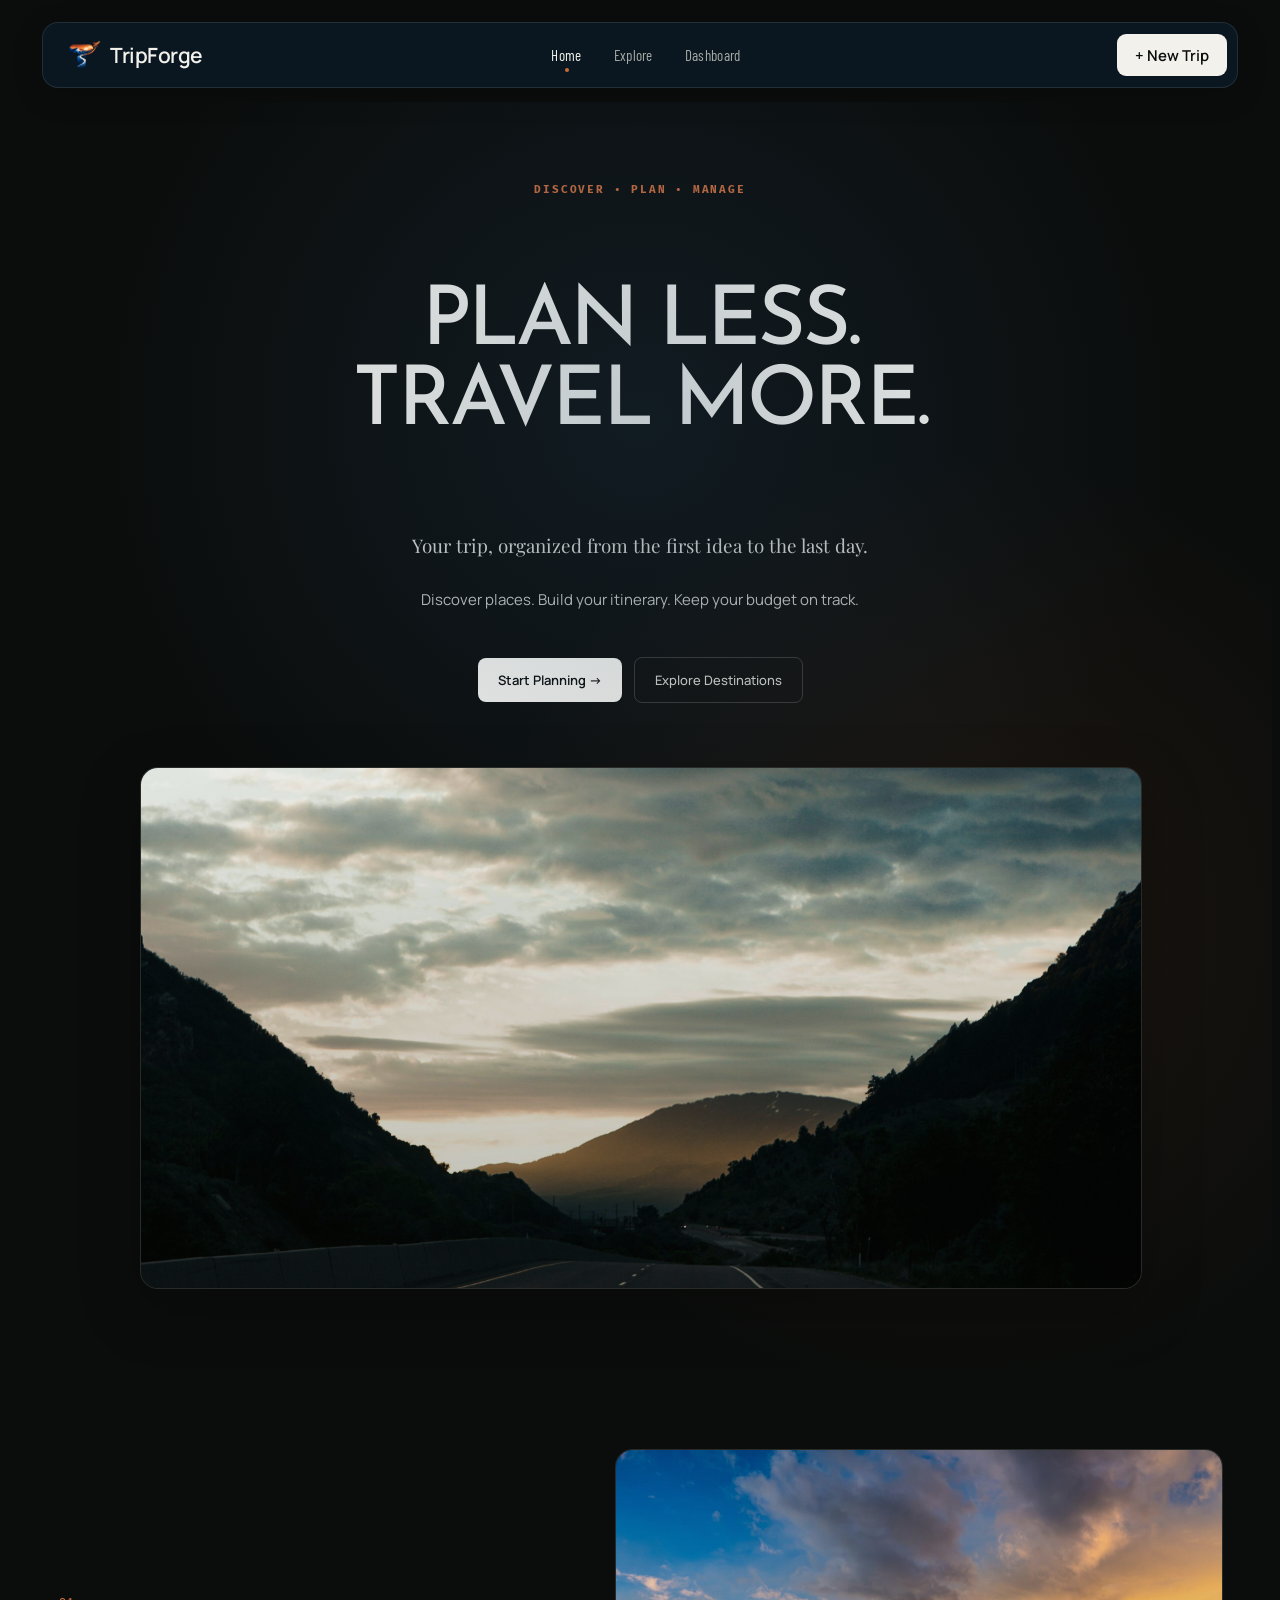
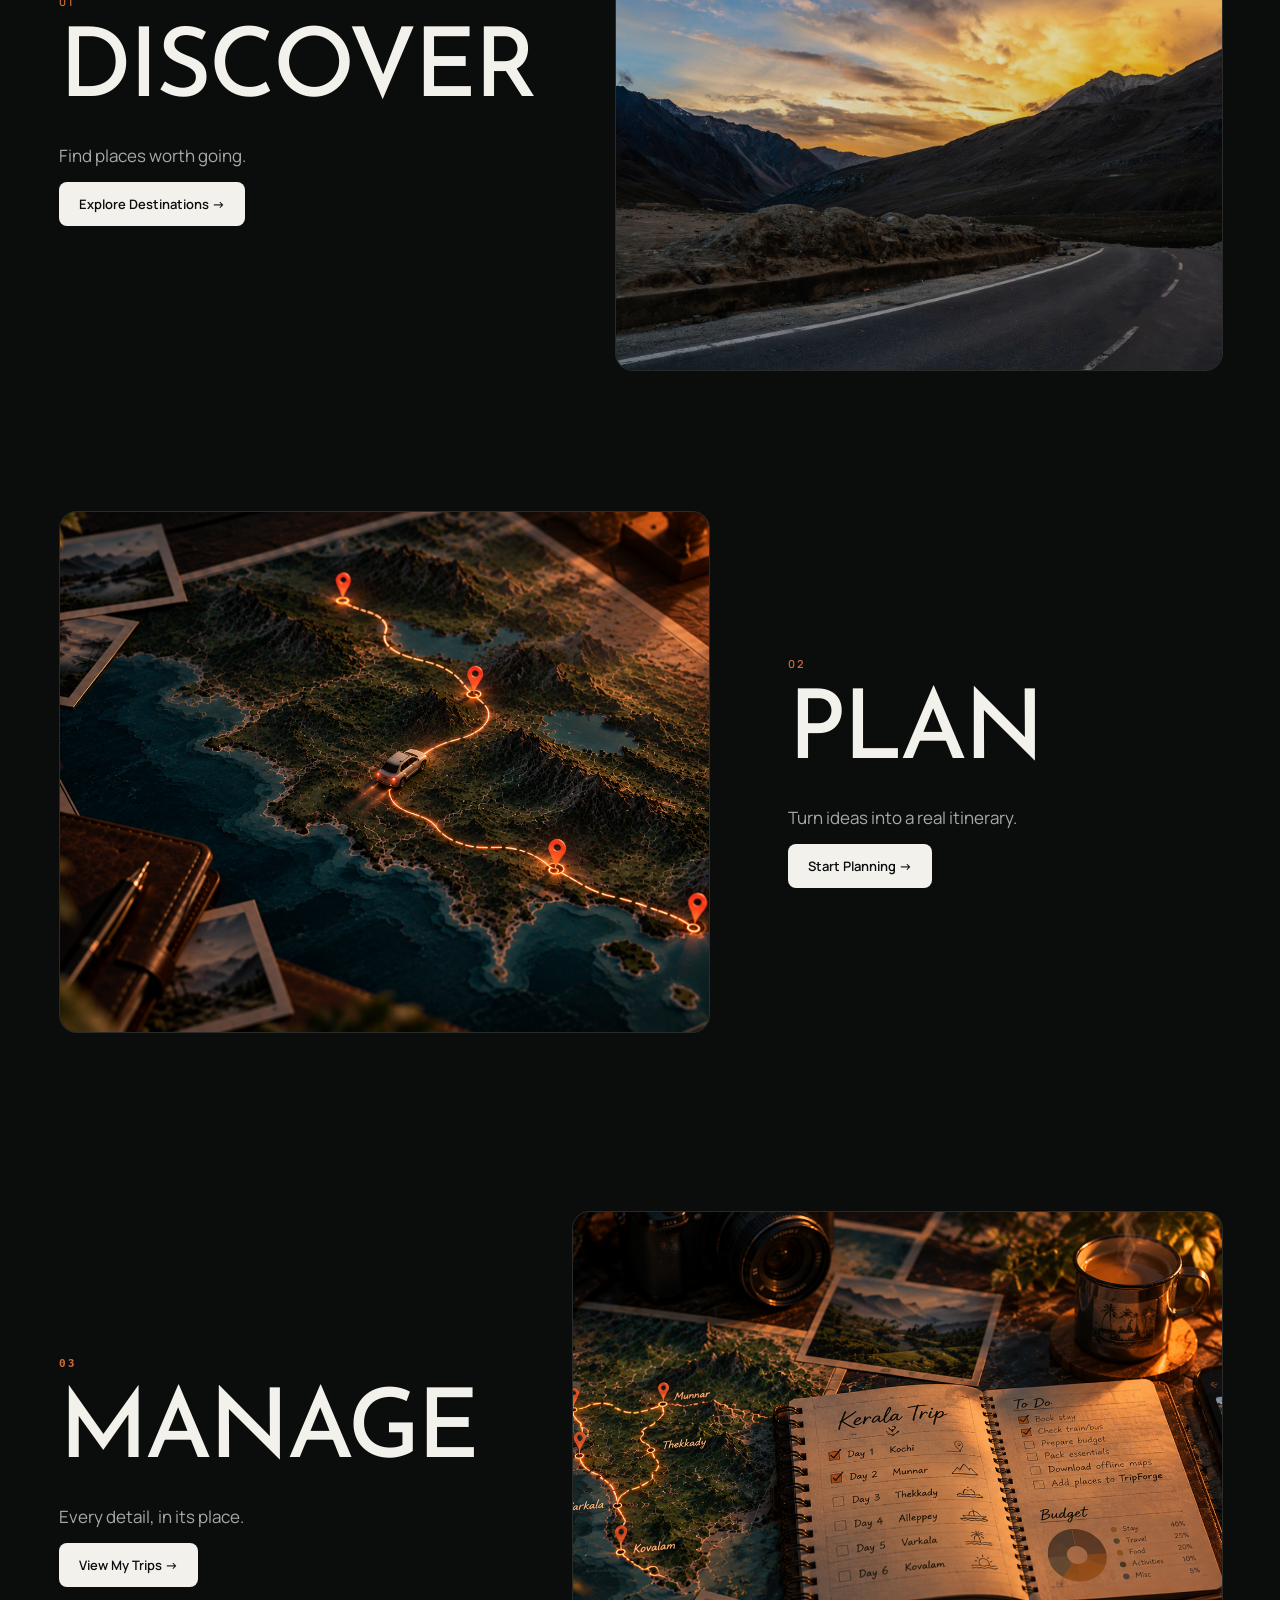
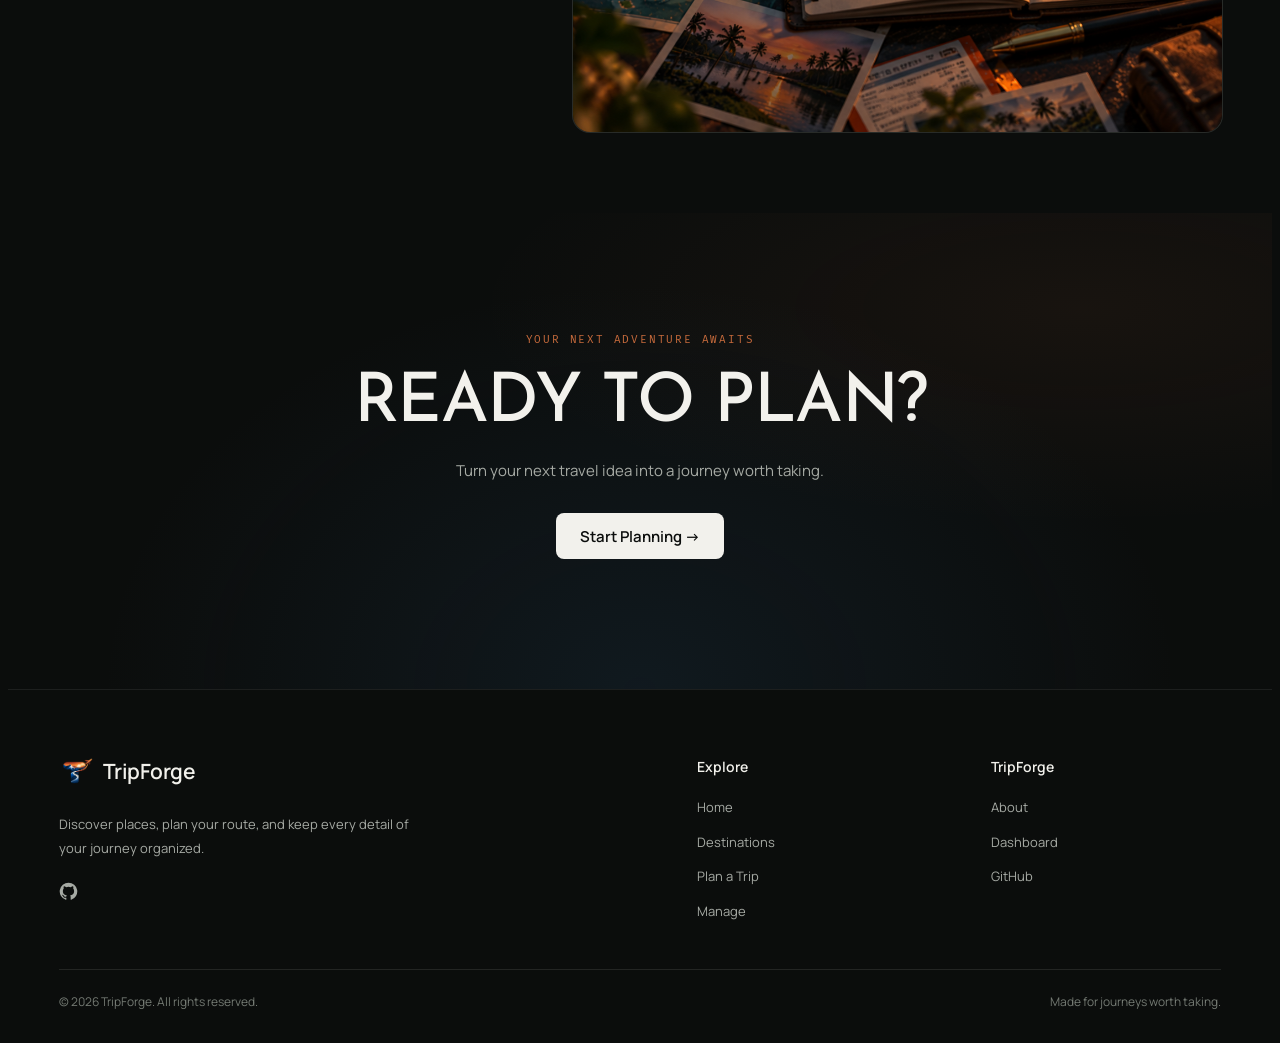
==== index.html @ b923a69c "Landing page html file" ====
<!doctype html>
<html lang="en">
  <head>
    <meta charset="UTF-8" />
    <meta name="viewport" content="width=device-width, initial-scale=1.0" />
    <title>TripForge</title>
    <link rel="preconnect" href="https://fonts.googleapis.com" />
    <link rel="preconnect" href="https://fonts.gstatic.com" crossorigin />

    <link
      href="https://fonts.googleapis.com/css2?family=Fira+Mono:wght@400;500&family=Josefin+Sans:wght@400;500;600;700&family=Manrope:wght@400;500;600;700&family=Playfair+Display:ital,wght@0,400;0,500;0,600;1,400;1,500&display=swap"
      rel="stylesheet"
    />
    <link
      href="https://fonts.googleapis.com/css2?family=Barlow+Condensed:wght@400;500&family=Fira+Mono:wght@400;500&family=Josefin+Sans:wght@400;500;600;700&family=Manrope:wght@400;500;600;700&family=Playfair+Display:ital,wght@0,400;0,500;0,600;1,400;1,500&display=swap"
      rel="stylesheet"
    />
    <link rel="stylesheet" href="CSS/styles.css" />
  </head>
  <body>
    <nav id="navbar">
      <div class="nav-container">
        <a href="index.html" class="nav-logo">
          <img src="assets/logo/logo.png" alt="" class="nav-logo-image" />

          <span class="nav-logo-text"> TripForge </span>
        </a>
        <div class="nav-links">
          <a href="index.html" class="nav-link active"> Home </a>

          <a href="explore.html" class="nav-link"> Explore </a>

          <a href="dashboard.html" class="nav-link"> Dashboard </a>
        </div>
        <a href="new-trips.html" class="nav-cta"> + New Trip </a>
      </div>
    </nav>

    <main>
      <section id="hero">
        <div class="hero-container">
          <div class="hero-content">
            <p class="hero-eyebrow">DISCOVER • PLAN • MANAGE</p>

            <h1 class="hero-title">
              PLAN LESS.<br />
              TRAVEL MORE.
            </h1>

            <p class="hero-description">
              Your trip, organized from the first idea to the last day.
            </p>

            <p class="hero-supporting">
              Discover places. Build your itinerary. Keep your budget on track.
            </p>

            <div class="hero-actions">
              <a href="explore.html" class="hero-primary"> Start Planning → </a>

              <a href="#discover" class="hero-secondary">
                Explore Destinations
              </a>
            </div>
          </div>

          <div class="hero-visual">
            <div class="hero-image">
              <img
                src="assets/Hero/hero.png"
                alt="A cinematic Indian travel landscape"
              />
            </div>
          </div>
        </div>
      </section>

      <section id="discover">
        <div class="discover-container">
          <div class="discover-heading">
            <span class="section-number"> 01 </span>

            <h2 class="section-title">DISCOVER</h2>

            <p class="section-description">Find places worth going.</p>
            <a href="explore.html" class="discover-destination">
              Explore Destinations →
            </a>
          </div>

          <div class="discover-image">
            <img
              src="assets/discover/discover.png"
              alt="Cinematic Indian travel landscape"
            />
          </div>
        </div>
      </section>

      <section id="plan">
        <div class="plan-container">
          <div class="plan-visual">
            <div class="plan-image">
              <img
                src="assets/Plan/plan.png"
                alt="A miniature car following a glowing route between destinations on a topographic map"
                loading="lazy"
              />
            </div>
          </div>

          <div class="plan-heading">
            <span class="section-number"> 02 </span>

            <h2 class="section-title">PLAN</h2>

            <p class="section-description plan-description">
              Turn ideas into a real itinerary.
            </p>
            <a href="new-trips.html" class="plan-destination">
              Start Planning →
            </a>
          </div>
        </div>
      </section>

      <section id="manage">
        <div class="manage-container">
          <div class="manage-heading">
            <span class="section-number"> 03 </span>

            <h2 class="section-title">MANAGE</h2>

            <p class="section-description">Every detail, in its place.</p>
            <a href="dashboard.html" class="manage-destination">
              View My Trips →
            </a>
          </div>

          <div class="manage-visual">
            <div class="manage-image">
              <img
                src="assets/Manage/manage.png"
                alt="An Indian travel itinerary and route map arranged on a warmly lit planning desk"
                loading="lazy"
              />
            </div>
          </div>
        </div>
      </section>

      <section id="final-cta">
        <div class="final-cta-container">
          <p class="final-cta-eyebrow">YOUR NEXT ADVENTURE AWAITS</p>

          <h2 class="final-cta-title">READY TO PLAN?</h2>

          <p class="final-cta-description">
            Turn your next travel idea into a journey worth taking.
          </p>

          <a href="new-trips.html" class="final-cta-button">
            Start Planning →
          </a>
        </div>
      </section>
    </main>

    <footer id="footer">
      <div class="footer-container">
        <div class="footer-main">
          <!-- Brand -->
          <div class="footer-brand">
            <a href="#hero" class="footer-logo">
              <img
                src="assets/logo/logo.png"
                alt=""
                class="footer-logo-image"
              />

              <span class="footer-logo-text"> TripForge </span>
            </a>

            <p class="footer-description">
              Discover places, plan your route, and keep every detail of your
              journey organized.
            </p>

            <a
              href="https://github.com/learnerloki"
              class="footer-github"
              target="_blank"
              rel="noopener noreferrer"
              aria-label="TripForge on GitHub"
            >
              <svg
                xmlns="http://www.w3.org/2000/svg"
                width="19"
                height="19"
                viewBox="0 0 24 24"
                fill="currentColor"
                aria-hidden="true"
              >
                <path
                  d="M12 .9a11.1 11.1 0 0 0-3.51 21.63c.56.1.76-.24.76-.54v-2.1c-3.1.67-3.76-1.32-3.76-1.32-.51-1.29-1.24-1.63-1.24-1.63-1.01-.69.08-.68.08-.68 1.12.08 1.71 1.15 1.71 1.15.99 1.7 2.6 1.21 3.23.93.1-.72.39-1.21.71-1.49-2.48-.28-5.09-1.24-5.09-5.52 0-1.22.44-2.22 1.15-3-.12-.28-.5-1.42.11-2.96 0 0 .94-.3 3.05 1.15a10.6 10.6 0 0 1 5.55 0c2.11-1.45 3.05-1.15 3.05-1.15.61 1.54.23 2.68.11 2.96.72.78 1.15 1.78 1.15 3 0 4.29-2.61 5.23-5.1 5.51.4.35.76 1.03.76 2.08v3.07c0 .3.2.65.77.54A11.1 11.1 0 0 0 12 .9Z"
                />
              </svg>
            </a>
          </div>

          <!-- Explore links -->
          <div class="footer-column">
            <h3 class="footer-column-title">Explore</h3>

            <a href="#hero" class="footer-link"> Home </a>

            <a href="#discover" class="footer-link"> Destinations </a>

            <a href="#plan" class="footer-link"> Plan a Trip </a>

            <a href="#manage" class="footer-link"> Manage </a>
          </div>

          <!-- Product links -->
          <div class="footer-column">
            <h3 class="footer-column-title">TripForge</h3>
            <a href="#" class="footer-link"> About </a>

            <a href="dashboard.html" class="footer-link"> Dashboard </a>

            <a
              href="https://github.com/learnerloki"
              target="_blank"
              rel="noopener noreferrer"
              class="footer-link"
            >
              GitHub
            </a>
          </div>
        </div>

        <!-- Bottom bar -->
        <div class="footer-bottom">
          <p class="footer-copyright">© 2026 TripForge. All rights reserved.</p>

          <p class="footer-signoff">Made for journeys worth taking.</p>
        </div>
      </div>
    </footer>
  </body>
</html>
---- CSS/styles.css ----
:root {
  --background: #0b0d0c;
  --surface: #111412;
  --surface-light: #181c19;

  --primary: #d9e2d8;
  --accent: #c86b3c;

  --text: #f2f1ec;
  --muted-text: #a6aaa4;
  --subtle-text: #747a73;

  --border: rgba(242, 241, 236, 0.12);

  --success: #6e9b72;
  --warning: #b58b55;
  --error: #b85c5c;

  --font-display: "Josefin Sans", sans-serif;
  --font-editorial: "Playfair Display", serif;
  --font-main: "Manrope", sans-serif;
  --font-mono: "Fira Mono", monospace;
  --font-nav: "Barlow Condensed", sans-serif;
  --font-links: "Trebuchet MS", Helvetica, sans-serif;
}
body {
  background: var(--background);
  color: var(--text);
  font-family: var(--font-main);
  line-height: var(--lh-normal);
}
/* ========================================
   NAVBAR
======================================== */

#navbar {
  position: sticky;
  top: 0;
  z-index: 1000;

  width: 100%;
  padding: 14px 0;
}

/* Main navbar container */

.nav-container {
  width: min(92%, 1280px);
  height: 64px;

  margin: 0 auto;

  display: grid;
  grid-template-columns: 1fr auto 1fr;
  align-items: center;

  padding: 0 10px 0 22px;

  background: rgba(11, 26, 39, 0.78);

  border: 1px solid rgba(255, 255, 255, 0.1);
  border-radius: 16px;

  backdrop-filter: blur(16px);
  -webkit-backdrop-filter: blur(16px);

  box-shadow: 0 8px 30px rgba(0, 0, 0, 0.18);
}

/* ========================================
   LOGO
======================================== */

.nav-logo {
  justify-self: start;

  color: var(--text);

  text-decoration: none;

  font-size: 19px;
  font-weight: 600;

  letter-spacing: -0.5px;

  transition: opacity 0.2s ease;
}

.nav-logo:hover {
  opacity: 0.8;
}

/* ========================================
   NAVIGATION
======================================== */

.nav-links {
  display: flex;
  align-items: center;
  gap: 32px;
}

.nav-link {
  position: relative;

  color: var(--muted-text);

  text-decoration: none;
  font-family: var(--font-nav);
  font-size: 15px;
  font-weight: 400;
  letter-spacing: 0.3px;
  white-space: nowrap;

  transition: color 0.2s ease;
}

.nav-link:hover {
  color: var(--text);
}

/* Active navigation */

.nav-link.active {
  color: var(--text);
}

.nav-link.active::after {
  content: "";

  position: absolute;

  left: 50%;
  bottom: -8px;

  width: 4px;
  height: 4px;

  transform: translateX(-50%);

  border-radius: 50%;

  background: var(--accent);
}

/* ========================================
   NEW TRIP
======================================== */

.nav-cta {
  justify-self: end;

  display: inline-flex;
  align-items: center;
  justify-content: center;

  min-height: 42px;

  padding: 0 18px;

  background: var(--text);
  color: var(--background);

  text-decoration: none;

  font-size: 15px;
  font-weight: 600;

  border-radius: 9px;

  transition:
    background 0.2s ease,
    transform 0.2s ease;
}

.nav-cta:hover {
  background: #deded8;

  transform: translateY(-1px);
}
/* ========================================
   NAVBAR LOGO
======================================== */

.nav-logo {
  justify-self: start;

  display: inline-flex;
  align-items: center;
  gap: 9px;

  color: #f2f1ec;
  text-decoration: none;

  transition: opacity 0.2s ease;
}

.nav-logo:hover {
  opacity: 0.85;
}

/* Logo symbol */

.nav-logo-image {
  width: 36px;
  height: 36px;

  display: block;

  object-fit: contain;
}

/* TripForge wordmark */

.nav-logo-text {
  color: #f2f1ec;

  font-size: 21px;
  font-weight: 600;

  letter-spacing: -0.5px;
  line-height: 1;
}

/* ========================================
   HERO
======================================== */

#hero {
  min-height: calc(100vh - 92px);

  display: flex;
  align-items: center;

  padding: 70px 0 80px;

  position: relative;
  overflow: hidden;
}

.hero-container {
  width: min(92%, 1280px);

  margin: 0 auto;

  display: flex;
  flex-direction: column;
  align-items: center;
}

.hero-content {
  width: min(760px, 100%);

  text-align: center;

  display: flex;
  flex-direction: column;
  align-items: center;
}
.hero-visual {
  width: min(1000px, 100%);

  margin-top: 64px;
}
#hero::before {
  content: "";

  position: absolute;
  inset: 0;

  background:
    radial-gradient(
      circle at 50% 25%,
      rgba(37, 73, 105, 0.24),
      transparent 48%
    ),
    radial-gradient(circle at 75% 65%, rgba(200, 107, 60, 0.1), transparent 38%);

  pointer-events: none;
}
.hero-eyebrow {
  margin-bottom: 20px;

  color: #c86b3c;

  font-size: 11px;
  font-weight: 600;
  font-family: var(--font-mono);
  letter-spacing: 1.8px;
  text-transform: uppercase;
}
.hero-title {
  font-family: var(--font-display);

  color: #f2f1ec;

  font-size: clamp(48px, 7vw, 82px);
  font-weight: 500;

  line-height: 0.98;
  letter-spacing: -3px;

  text-wrap: balance;
}
.hero-description {
  max-width: 560px;
  font-family: var(--font-editorial);
  margin-top: 18px;

  color: #d0d2cd;

  font-size: 18.8px;
  font-weight: 400;

  line-height: 1.55;

  text-wrap: balance;
}
.hero-supporting {
  max-width: 500px;

  margin-top: 9px;

  color: #c1c2c0;
  font-size: 15px;

  line-height: 1.6;
}
.hero-actions {
  display: flex;
  align-items: center;
  gap: 12px;

  margin-top: 30px;
}
.hero-primary {
  display: inline-flex;
  align-items: center;
  justify-content: center;

  min-height: 44px;
  padding: 0 20px;

  background: #f2f1ec;
  color: #0b0d0c;
  border-radius: 8px;

  text-decoration: none;

  font-size: 13px;
  font-weight: 600;
  transition:
    background 0.2s ease,
    transform 0.2s ease;
}

.hero-primary:hover {
  background: #ddddd7;
  transform: translateY(-1px);
}
.hero-secondary {
  display: inline-flex;
  align-items: center;
  justify-content: center;

  min-height: 44px;
  padding: 0 20px;

  color: #d0d2cd;

  border: 1px solid rgba(242, 241, 236, 0.18);
  border-radius: 8px;

  text-decoration: none;

  font-size: 13px;
  font-weight: 500;

  transition:
    border-color 0.2s ease,
    color 0.2s ease;
}

.hero-secondary:hover {
  color: #f2f1ec;
  border-color: rgba(242, 241, 236, 0.35);
}
.hero-image-placeholder {
  width: 100%;
  height: clamp(320px, 42vw, 520px);

  display: flex;
  align-items: center;
  justify-content: center;

  border-radius: 18px;

  border: 1px solid rgba(242, 241, 236, 0.1);

  background: linear-gradient(
    135deg,
    rgba(19, 45, 66, 0.95),
    rgba(11, 13, 12, 0.95)
  );

  box-shadow: 0 20px 60px rgba(0, 0, 0, 0.25);

  overflow: hidden;
}
.hero-image-placeholder span {
  color: #747a73;

  font-size: 11px;
  font-weight: 600;

  letter-spacing: 2px;
  text-transform: uppercase;
}
.hero-image {
  width: 100%;
  height: clamp(320px, 42vw, 520px);

  overflow: hidden;

  border-radius: 18px;

  border: 1px solid rgba(242, 241, 236, 0.1);

  box-shadow: 0 20px 60px rgba(0, 0, 0, 0.25);

  position: relative;
}

.hero-image img {
  width: 100%;
  height: 100%;

  display: block;

  object-fit: cover;
}
.hero-image::after {
  content: "";

  position: absolute;
  inset: 0;

  background: linear-gradient(
    180deg,
    rgba(11, 26, 39, 0.08),
    rgba(11, 13, 12, 0.28)
  );

  pointer-events: none;
}
.hero-image {
  background: #111412;
}

.hero-image img {
  transition: transform 0.8s ease;
}

.hero-image:hover img {
  transform: scale(1.02);
}
/* ================================
   DISCOVER SECTION
================================ */

#discover {
  padding: 80px 0 70px;
  position: relative;
  overflow: hidden;
}

.discover-container {
  width: min(92%, 1280px);
  margin: 0 auto;

  display: grid;
  grid-template-columns: 0.8fr 1.2fr;
  align-items: center;
  gap: 80px;
}

.discover-heading {
  width: min(700px, 100%);
}

.section-number {
  display: block;
  margin-bottom: 18px;

  color: #c86b3c;
  font-size: 11px;
  font-weight: 600;
  letter-spacing: 2px;
}

.section-title {
  margin: 0;

  font-family: var(--font-display);
  color: #f2f1ec;
  font-size: clamp(52px, 8vw, 96px);
  font-weight: 500;
  line-height: 0.95;
  letter-spacing: -3px;
}

.section-description {
  margin: 24px 0 0;

  color: #a6aaa4;
  font-size: 17px;
  font-weight: 400;
  line-height: 1.6;
}
.discover-visual {
  width: 100%;
}

.discover-image {
  width: 100%;
  height: 520px;

  overflow: hidden;
  position: relative;

  border: 1px solid rgba(242, 241, 236, 0.1);
  border-radius: 18px;

  background: #111412;
}

.discover-image img {
  width: 100%;
  height: 100%;
  display: block;

  object-fit: cover;
  object-position: center;

  transition: transform 0.8s ease;
}

.discover-image::after {
  content: "";
  position: absolute;
  inset: 0;

  background: linear-gradient(
    180deg,
    rgba(11, 13, 12, 0.04),
    rgba(11, 13, 12, 0.28)
  );

  pointer-events: none;
}

.discover-image:hover img {
  transform: scale(1.02);
}
.discover-destination {
  display: inline-flex;
  align-items: center;
  justify-content: center;

  min-height: 44px;
  padding: 0 20px;

  background: #f2f1ec;
  color: #0b0d0c;
  margin-top: 13px;
  border-radius: 8px;

  text-decoration: none;

  font-size: 13px;
  font-weight: 600;

  transition:
    background 0.2s ease,
    transform 0.2s ease;
}

.discover-destination:hover {
  background: #ddddd7;
  transform: translateY(-1px);
}

/* =========================
   PLAN SECTION
========================= */

#plan {
  display: block;
  width: 100%;
  min-height: 600px;
  padding: 70px 0 55px;
  position: relative;
  overflow: hidden;
  background: #0b0d0c;
}

.plan-container {
  width: min(92%, 1280px);
  margin: 0 auto;

  display: grid;
  grid-template-columns: 1.2fr 0.8fr;
  align-items: center;
  gap: 80px;
}

.plan-visual {
  width: 100%;
  min-width: 0;
}

.plan-image {
  width: 100%;
  height: 520px;

  overflow: hidden;
  position: relative;

  background: #111412;
  border: 1px solid rgba(242, 241, 236, 0.1);
  border-radius: 18px;
}

.plan-image img {
  width: 100%;
  height: 100%;
  display: block;
  object-fit: cover;
  object-position: center;

  transition: transform 0.8s ease;
}

.plan-image:hover img {
  transform: scale(1.02);
}

.plan-heading {
  width: 100%;
  min-width: 0;
}

.plan-heading .section-number {
  display: block;
  margin-bottom: 18px;
  color: #c86b3c;
}

.plan-heading .section-title {
  display: block;
  margin: 0;
  color: #f2f1ec;
}

.plan-heading .section-description {
  margin: 24px 0 0;
  font-family: var(--font-main);
  color: #a6aaa4;
  font-size: 17px;
  font-weight: 400;
  line-height: 1.6;
}
.plan-destination {
  display: inline-flex;
  align-items: center;
  justify-content: center;

  min-height: 44px;
  padding: 0 20px;
  margin-top: 13px;
  background: #f2f1ec;
  color: #0b0d0c;

  border-radius: 8px;

  text-decoration: none;

  font-size: 13px;
  font-weight: 600;

  transition:
    background 0.2s ease,
    transform 0.2s ease;
}

.plan-destination:hover {
  background: #ddddd7;
  transform: translateY(-1px);
}

/* =========================
   MANAGE SECTION
========================= */

#manage {
  padding: 45px 0 80px;
  position: relative;
  overflow: hidden;
}

.manage-container {
  width: min(92%, 1280px);
  margin: 0 auto;

  display: grid;
  grid-template-columns: 0.8fr 1.2fr;
  align-items: center;
  gap: 80px;
}

.manage-heading {
  width: min(700px, 100%);
}

.manage-heading .section-number {
  display: block;
  margin-bottom: 18px;

  font-family: var(--font-mono);
  color: #c86b3c;
}

.manage-heading .section-title {
  margin: 0;

  font-family: var(--font-display);
  color: #f2f1ec;
}

.manage-heading .section-description {
  margin: 24px 0 0;

  font-family: var(--font-main);
  color: #a6aaa4;
  font-size: 17px;
  font-weight: 400;
  line-height: 1.6;
}

.manage-visual {
  width: 100%;
  min-width: 0;
}

.manage-image {
  width: 100%;
  height: 520px;

  overflow: hidden;
  position: relative;

  background: #111412;
  border: 1px solid rgba(242, 241, 236, 0.1);
  border-radius: 18px;
}

.manage-image img {
  width: 100%;
  height: 100%;
  display: block;

  object-fit: cover;
  object-position: center;

  transition: transform 0.8s ease;
}

.manage-image:hover img {
  transform: scale(1.02);
}
.manage-destination {
  display: inline-flex;
  align-items: center;
  justify-content: center;

  min-height: 44px;
  padding: 0 20px;
  margin-top: 13px;
  background: #f2f1ec;
  color: #0b0d0c;

  border-radius: 8px;

  text-decoration: none;

  font-size: 13px;
  font-weight: 600;

  transition:
    background 0.2s ease,
    transform 0.2s ease;
}

.manage-destination:hover {
  background: #ddddd7;
  transform: translateY(-1px);
}

/* =========================
   FINAL CTA
========================= */

#final-cta {
  position: relative;
  overflow: hidden;
  padding: 120px 0 130px;

  background:
    radial-gradient(
      ellipse at 50% 100%,
      rgba(37, 73, 105, 0.2),
      transparent 60%
    ),
    radial-gradient(
      ellipse at 85% 20%,
      rgba(200, 107, 60, 0.07),
      transparent 40%
    ),
    #0b0d0c;
}

.final-cta-container {
  width: min(92%, 900px);
  margin: 0 auto;

  display: flex;
  flex-direction: column;
  align-items: center;

  text-align: center;
}

.final-cta-eyebrow {
  margin: 0 0 24px;

  font-family: var(--font-mono);
  color: #c86b3c;

  font-size: 11px;
  font-weight: 400;
  letter-spacing: 1.8px;
}

.final-cta-title {
  margin: 0;

  font-family: var(--font-display);
  color: #f2f1ec;

  font-size: clamp(42px, 6vw, 68px);
  font-weight: 500;
  line-height: 1;
  letter-spacing: -1.5px;
}

.final-cta-description {
  max-width: 540px;
  margin: 20px 0 0;

  font-family: var(--font-main);
  color: #a6aaa4;

  font-size: 15px;
  font-weight: 400;
  line-height: 1.7;
}

.final-cta-button {
  display: inline-flex;
  align-items: center;
  justify-content: center;

  min-height: 46px;
  margin-top: 30px;
  padding: 0 24px;

  border-radius: 8px;

  background: #f2f1ec;
  color: #0b0d0c;

  text-decoration: none;
  font-family: var(--font-main);
  font-size: 15px;
  font-weight: 600;

  transition:
    background 0.2s ease,
    transform 0.2s ease;
}

.final-cta-button:hover {
  background: #ddddd7;
  transform: translateY(-1px);
}

/* =========================
   FOOTER
========================= */

#footer {
  position: relative;
  padding: 64px 0 24px;
  background: #0b0d0c;
  border-top: 1px solid rgba(242, 241, 236, 0.08);
}

.footer-container {
  width: min(92%, 1280px);
  margin: 0 auto;
}

/* Main footer layout */

.footer-main {
  display: grid;
  grid-template-columns: 2fr 0.8fr 0.8fr;
  gap: 64px;
  padding-bottom: 48px;
}

/* Brand */

.footer-brand {
  max-width: 380px;
}

.footer-logo {
  display: inline-flex;
  align-items: center;
  gap: 10px;

  color: #f2f1ec;
  text-decoration: none;
}

.footer-logo-image {
  width: 34px;
  height: 34px;
  display: block;
  object-fit: contain;
}

.footer-logo-text {
  font-family: var(--font-main);
  font-size: 21px;
  font-weight: 600;
  letter-spacing: -0.5px;
}

.footer-description {
  max-width: 360px;
  margin: 20px 0 22px;

  font-family: var(--font-main);
  color: #a6aaa4;
  font-size: 13px;
  line-height: 1.8;
}

.footer-github {
  display: inline-flex;
  align-items: center;
  justify-content: center;

  color: #a6aaa4;
  text-decoration: none;

  transition: color 0.2s ease;
}

.footer-github:hover {
  color: #c86b3c;
}

/* Link columns */

.footer-column {
  display: flex;
  flex-direction: column;
  align-items: flex-start;
  gap: 15px;
}

.footer-column-title {
  margin: 3px 0 7px;

  font-family: var(--font-main);
  color: #f2f1ec;
  font-size: 14px;
  font-weight: 600;
}

.footer-link {
  font-family: var(--font-main);
  color: #a6aaa4;
  font-size: 13px;
  font-weight: 400;
  line-height: 1.5;

  text-decoration: none;
  transition: color 0.2s ease;
}

.footer-link:hover {
  color: #c86b3c;
}

/* Bottom bar */

.footer-bottom {
  display: flex;
  align-items: center;
  justify-content: space-between;
  gap: 20px;

  padding-top: 22px;
  border-top: 1px solid rgba(242, 241, 236, 0.1);
}

.footer-copyright,
.footer-signoff {
  margin: 0;

  font-family: var(--font-main);
  color: #747a73;
  font-size: 12px;
  line-height: 1.6;
}

.footer-signoff {
  text-align: right;
}

/* Responsive layout */

@media (max-width: 768px) {
  #footer {
    padding-top: 48px;
  }

  .footer-main {
    grid-template-columns: 1fr 1fr;
    gap: 36px 28px;
    padding-bottom: 36px;
  }

  .footer-brand {
    grid-column: 1 / -1;
    max-width: 440px;
  }

  .footer-bottom {
    align-items: flex-start;
    flex-direction: column;
    gap: 8px;
  }

  .footer-signoff {
    text-align: left;
  }
}

@media (max-width: 420px) {
  .footer-main {
    gap: 32px 20px;
  }

  .footer-column {
    gap: 13px;
  }

  .footer-description {
    font-size: 12px;
  }
}
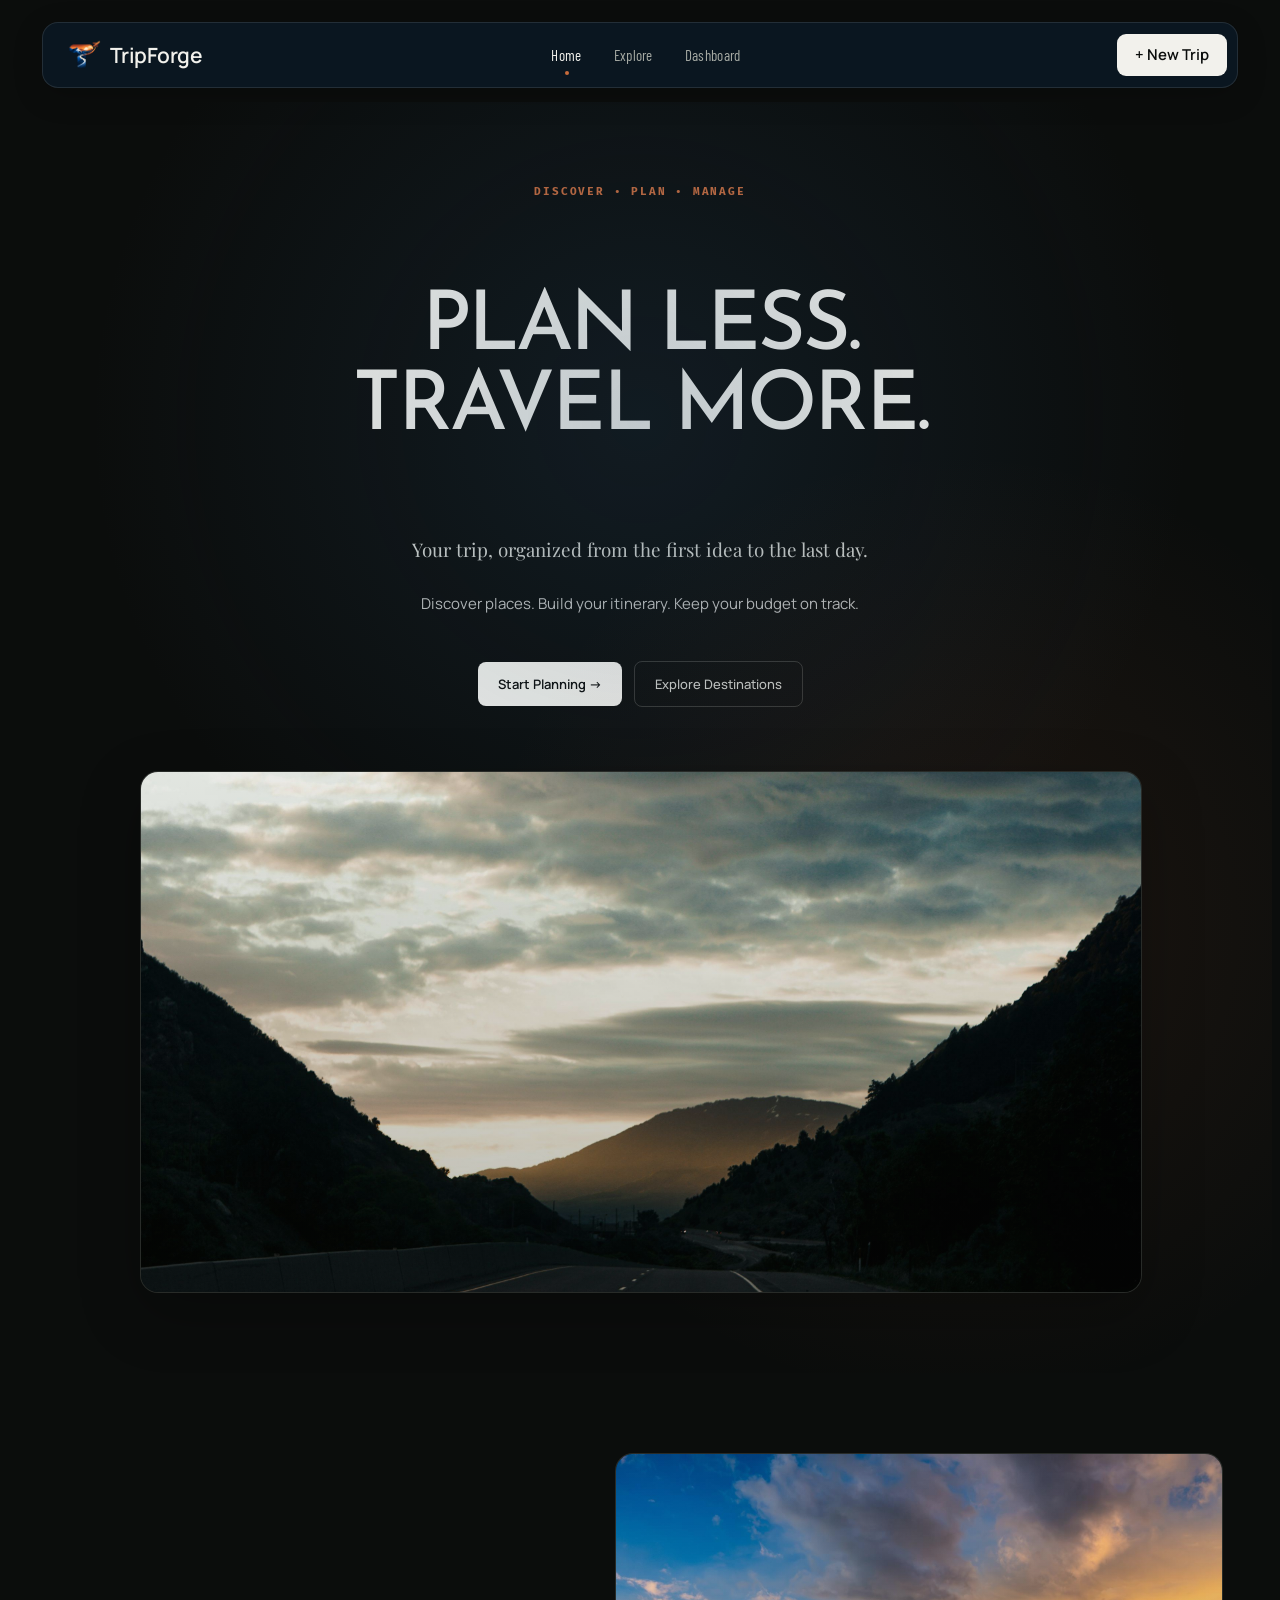
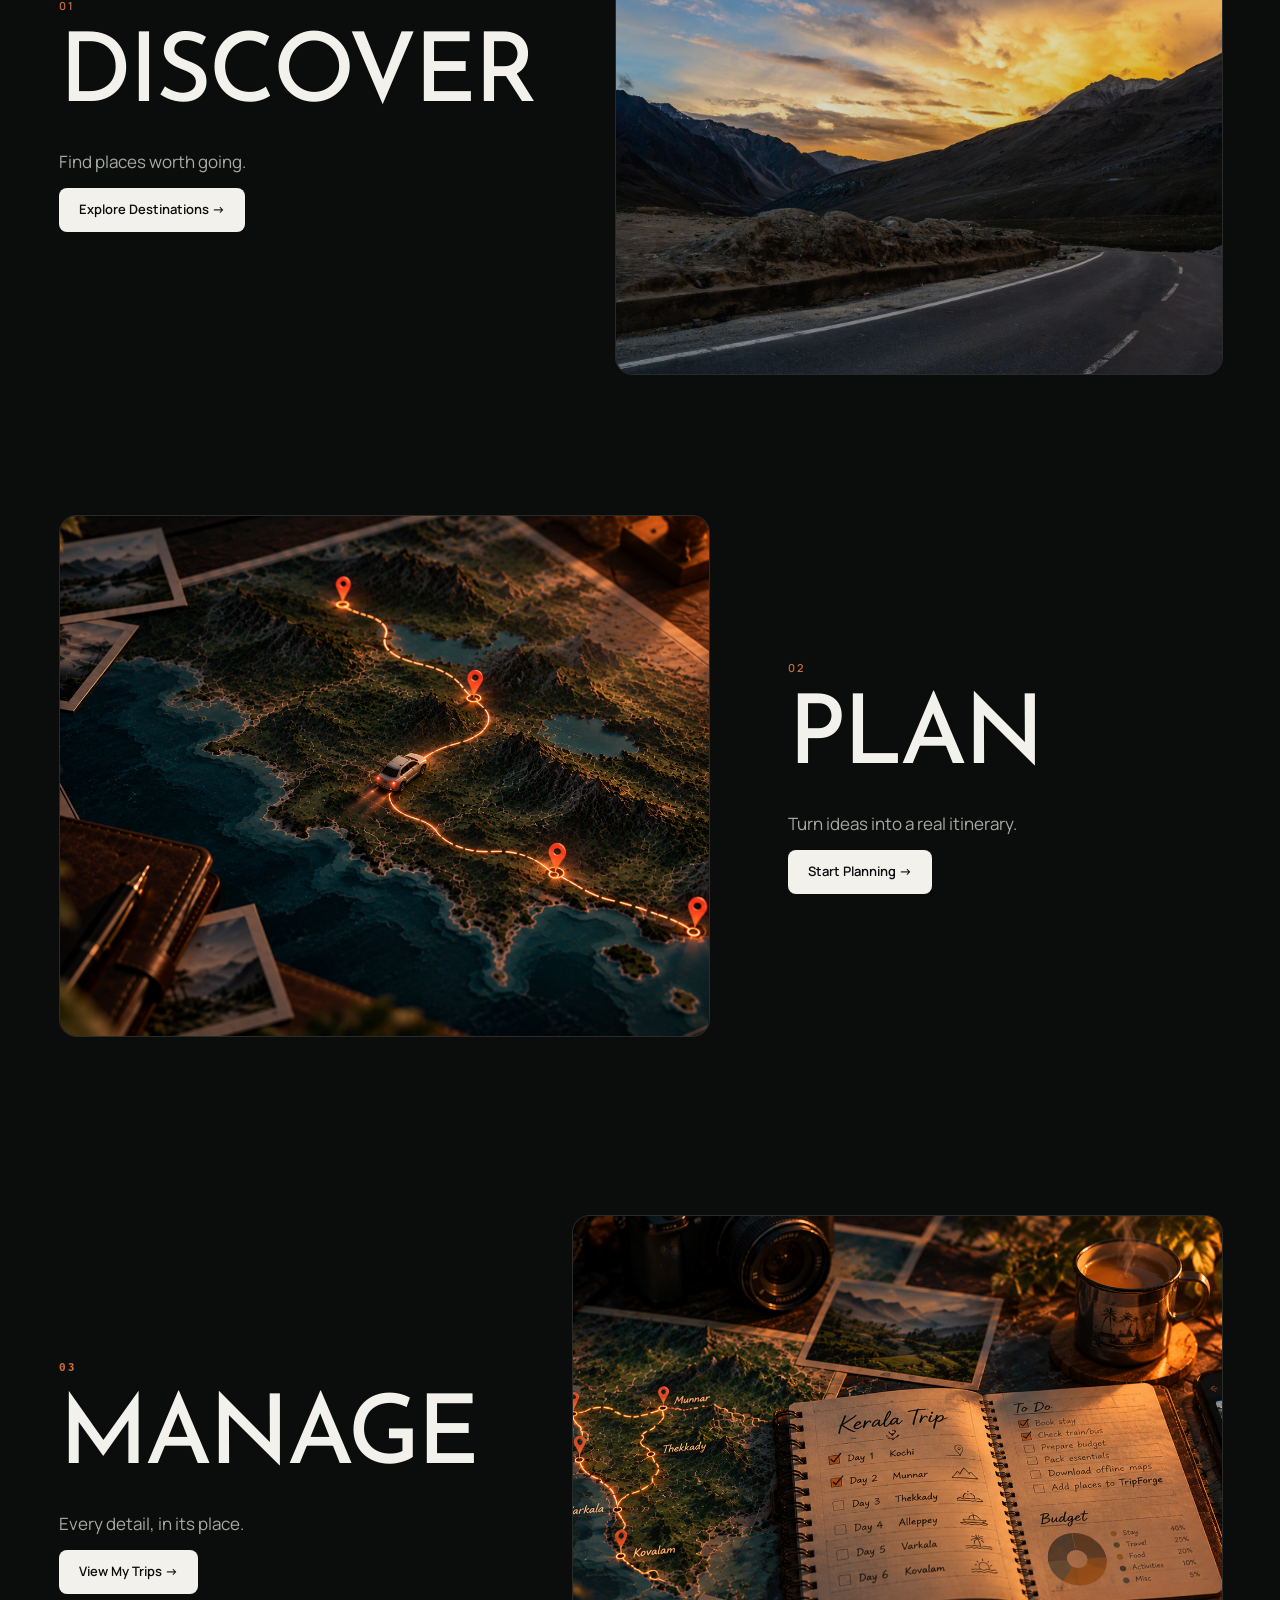
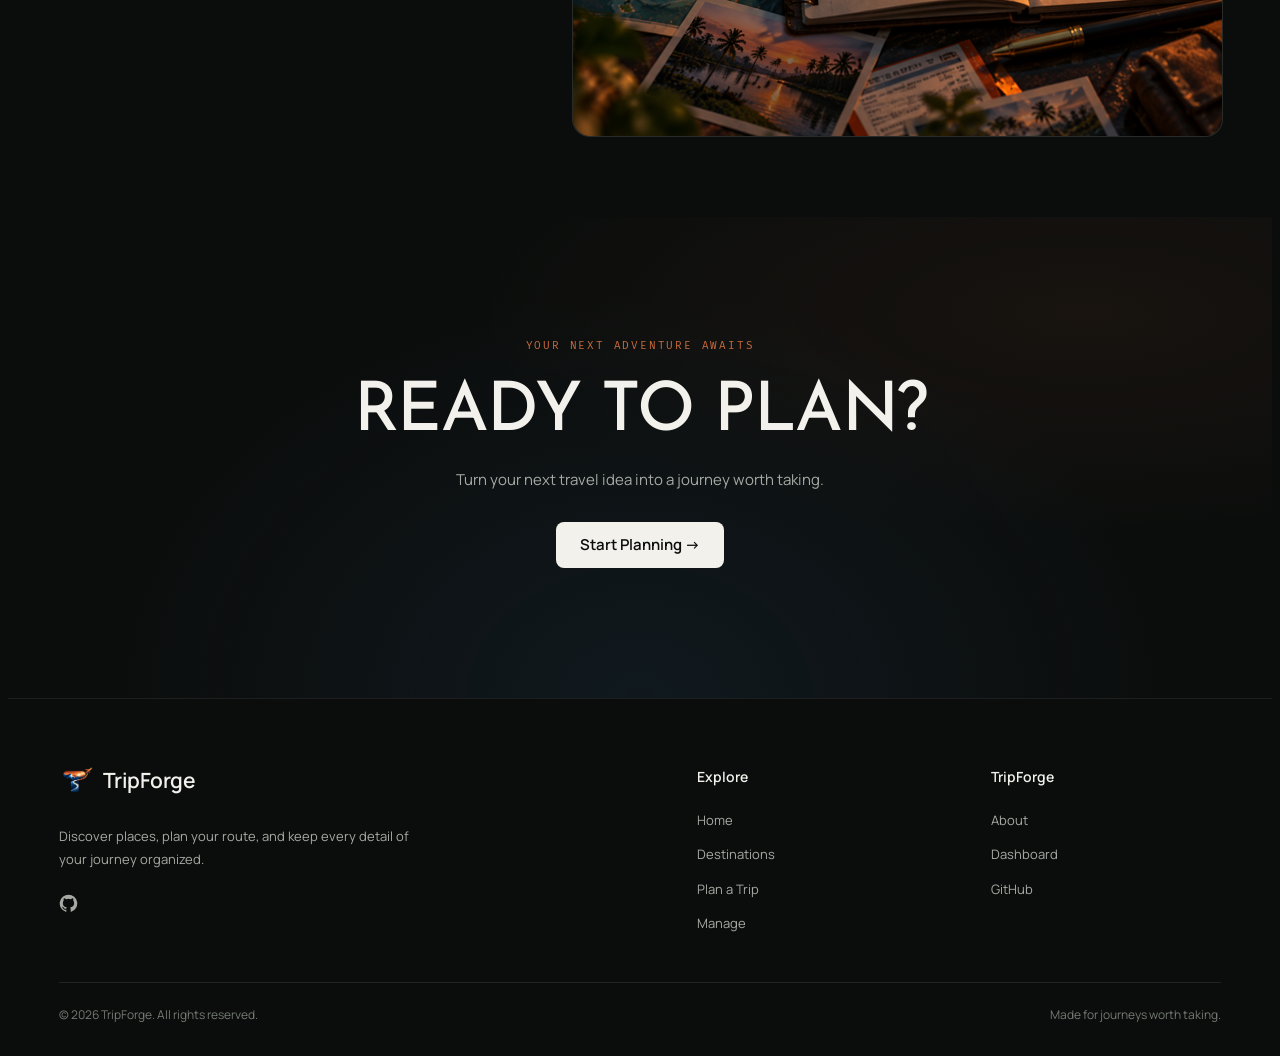
==== commit a332635a: "refine TripForge UI: polish experience cards, fix JS bugs, standardize CSS - CSS: premium editorial " ====
--- a/index.html
+++ b/index.html
@@ -7,10 +7,6 @@
     <link rel="preconnect" href="https://fonts.googleapis.com" />
     <link rel="preconnect" href="https://fonts.gstatic.com" crossorigin />
 
-    <link
-      href="https://fonts.googleapis.com/css2?family=Fira+Mono:wght@400;500&family=Josefin+Sans:wght@400;500;600;700&family=Manrope:wght@400;500;600;700&family=Playfair+Display:ital,wght@0,400;0,500;0,600;1,400;1,500&display=swap"
-      rel="stylesheet"
-    />
     <link
       href="https://fonts.googleapis.com/css2?family=Barlow+Condensed:wght@400;500&family=Fira+Mono:wght@400;500&family=Josefin+Sans:wght@400;500;600;700&family=Manrope:wght@400;500;600;700&family=Playfair+Display:ital,wght@0,400;0,500;0,600;1,400;1,500&display=swap"
       rel="stylesheet"
@@ -69,6 +65,7 @@
               <img
                 src="assets/Hero/hero.png"
                 alt="A cinematic Indian travel landscape"
+                loading="lazy"
               />
             </div>
           </div>
@@ -92,6 +89,7 @@
             <img
               src="assets/discover/discover.png"
               alt="Cinematic Indian travel landscape"
+              loading="lazy"
             />
           </div>
         </div>
--- a/CSS/styles.css
+++ b/CSS/styles.css
@@ -22,7 +22,25 @@
   --font-mono: "Fira Mono", monospace;
   --font-nav: "Barlow Condensed", sans-serif;
   --font-links: "Trebuchet MS", Helvetica, sans-serif;
-}
+
+  --lh-normal: 1.6;
+  --lh-tight: 1.2;
+  --lh-loose: 1.8;
+  --radius-sm: 6px;
+  --radius-md: 10px;
+  --radius-lg: 16px;
+  --shadow-sm: 0 4px 12px rgba(0, 0, 0, 0.12);
+  --shadow-md: 0 8px 30px rgba(0, 0, 0, 0.18);
+  --shadow-lg: 0 20px 60px rgba(0, 0, 0, 0.25);
+  --transition-fast: 0.15s ease;
+  --transition-base: 0.2s ease;
+  --transition-slow: 0.8s ease;
+}
+
+html {
+  scroll-behavior: smooth;
+}
+
 body {
   background: var(--background);
   color: var(--text);
@@ -74,20 +92,44 @@
 .nav-logo {
   justify-self: start;
 
-  color: var(--text);
-
+  display: inline-flex;
+  align-items: center;
+  gap: 9px;
+
+  color: var(--text);
   text-decoration: none;
-
   font-size: 19px;
   font-weight: 600;
-
   letter-spacing: -0.5px;
-
-  transition: opacity 0.2s ease;
+  line-height: 1;
+
+  transition: opacity var(--transition-base);
 }
 
 .nav-logo:hover {
-  opacity: 0.8;
+  opacity: 0.85;
+}
+
+/* Logo symbol */
+
+.nav-logo-image {
+  width: 36px;
+  height: 36px;
+
+  display: block;
+
+  object-fit: contain;
+}
+
+/* TripForge wordmark */
+
+.nav-logo-text {
+  color: var(--text);
+  font-size: 21px;
+  font-weight: 600;
+
+  letter-spacing: -0.5px;
+  line-height: 1;
 }
 
 /* ========================================
@@ -178,26 +220,6 @@
 
   transform: translateY(-1px);
 }
-/* ========================================
-   NAVBAR LOGO
-======================================== */
-
-.nav-logo {
-  justify-self: start;
-
-  display: inline-flex;
-  align-items: center;
-  gap: 9px;
-
-  color: #f2f1ec;
-  text-decoration: none;
-
-  transition: opacity 0.2s ease;
-}
-
-.nav-logo:hover {
-  opacity: 0.85;
-}
 
 /* Logo symbol */
 
@@ -213,7 +235,7 @@
 /* TripForge wordmark */
 
 .nav-logo-text {
-  color: #f2f1ec;
+  color: var(--text);
 
   font-size: 21px;
   font-weight: 600;
@@ -281,7 +303,7 @@
 .hero-eyebrow {
   margin-bottom: 20px;
 
-  color: #c86b3c;
+  color: var(--accent);
 
   font-size: 11px;
   font-weight: 600;
@@ -292,7 +314,7 @@
 .hero-title {
   font-family: var(--font-display);
 
-  color: #f2f1ec;
+  color: var(--text);
 
   font-size: clamp(48px, 7vw, 82px);
   font-weight: 500;
@@ -341,8 +363,8 @@
   min-height: 44px;
   padding: 0 20px;
 
-  background: #f2f1ec;
-  color: #0b0d0c;
+  background: var(--text);
+  color: var(--background);
   border-radius: 8px;
 
   text-decoration: none;
@@ -382,7 +404,7 @@
 }
 
 .hero-secondary:hover {
-  color: #f2f1ec;
+  color: var(--text);
   border-color: rgba(242, 241, 236, 0.35);
 }
 .hero-image-placeholder {
@@ -408,7 +430,7 @@
   overflow: hidden;
 }
 .hero-image-placeholder span {
-  color: #747a73;
+  color: var(--subtle-text);
 
   font-size: 11px;
   font-weight: 600;
@@ -426,7 +448,9 @@
 
   border: 1px solid rgba(242, 241, 236, 0.1);
 
-  box-shadow: 0 20px 60px rgba(0, 0, 0, 0.25);
+  background: var(--surface);
+
+  box-shadow: var(--shadow-lg);
 
   position: relative;
 }
@@ -438,7 +462,10 @@
   display: block;
 
   object-fit: cover;
-}
+
+  transition: transform var(--transition-slow);
+}
+
 .hero-image::after {
   content: "";
 
@@ -453,13 +480,6 @@
 
   pointer-events: none;
 }
-.hero-image {
-  background: #111412;
-}
-
-.hero-image img {
-  transition: transform 0.8s ease;
-}
 
 .hero-image:hover img {
   transform: scale(1.02);
@@ -492,7 +512,7 @@
   display: block;
   margin-bottom: 18px;
 
-  color: #c86b3c;
+  color: var(--accent);
   font-size: 11px;
   font-weight: 600;
   letter-spacing: 2px;
@@ -502,7 +522,7 @@
   margin: 0;
 
   font-family: var(--font-display);
-  color: #f2f1ec;
+  color: var(--text);
   font-size: clamp(52px, 8vw, 96px);
   font-weight: 500;
   line-height: 0.95;
@@ -512,7 +532,7 @@
 .section-description {
   margin: 24px 0 0;
 
-  color: #a6aaa4;
+  color: var(--muted-text);
   font-size: 17px;
   font-weight: 400;
   line-height: 1.6;
@@ -531,7 +551,7 @@
   border: 1px solid rgba(242, 241, 236, 0.1);
   border-radius: 18px;
 
-  background: #111412;
+  background: var(--surface);
 }
 
 .discover-image img {
@@ -570,8 +590,8 @@
   min-height: 44px;
   padding: 0 20px;
 
-  background: #f2f1ec;
-  color: #0b0d0c;
+  background: var(--text);
+  color: var(--background);
   margin-top: 13px;
   border-radius: 8px;
 
@@ -601,7 +621,7 @@
   padding: 70px 0 55px;
   position: relative;
   overflow: hidden;
-  background: #0b0d0c;
+  background: var(--background);
 }
 
 .plan-container {
@@ -626,7 +646,7 @@
   overflow: hidden;
   position: relative;
 
-  background: #111412;
+  background: var(--surface);
   border: 1px solid rgba(242, 241, 236, 0.1);
   border-radius: 18px;
 }
@@ -653,19 +673,19 @@
 .plan-heading .section-number {
   display: block;
   margin-bottom: 18px;
-  color: #c86b3c;
+  color: var(--accent);
 }
 
 .plan-heading .section-title {
   display: block;
   margin: 0;
-  color: #f2f1ec;
+  color: var(--text);
 }
 
 .plan-heading .section-description {
   margin: 24px 0 0;
   font-family: var(--font-main);
-  color: #a6aaa4;
+  color: var(--muted-text);
   font-size: 17px;
   font-weight: 400;
   line-height: 1.6;
@@ -678,8 +698,8 @@
   min-height: 44px;
   padding: 0 20px;
   margin-top: 13px;
-  background: #f2f1ec;
-  color: #0b0d0c;
+  background: var(--text);
+  color: var(--background);
 
   border-radius: 8px;
 
@@ -727,21 +747,21 @@
   margin-bottom: 18px;
 
   font-family: var(--font-mono);
-  color: #c86b3c;
+  color: var(--accent);
 }
 
 .manage-heading .section-title {
   margin: 0;
 
   font-family: var(--font-display);
-  color: #f2f1ec;
+  color: var(--text);
 }
 
 .manage-heading .section-description {
   margin: 24px 0 0;
 
   font-family: var(--font-main);
-  color: #a6aaa4;
+  color: var(--muted-text);
   font-size: 17px;
   font-weight: 400;
   line-height: 1.6;
@@ -759,7 +779,7 @@
   overflow: hidden;
   position: relative;
 
-  background: #111412;
+  background: var(--surface);
   border: 1px solid rgba(242, 241, 236, 0.1);
   border-radius: 18px;
 }
@@ -786,8 +806,8 @@
   min-height: 44px;
   padding: 0 20px;
   margin-top: 13px;
-  background: #f2f1ec;
-  color: #0b0d0c;
+  background: var(--text);
+  color: var(--background);
 
   border-radius: 8px;
 
@@ -826,7 +846,7 @@
       rgba(200, 107, 60, 0.07),
       transparent 40%
     ),
-    #0b0d0c;
+    var(--background);
 }
 
 .final-cta-container {
@@ -844,7 +864,7 @@
   margin: 0 0 24px;
 
   font-family: var(--font-mono);
-  color: #c86b3c;
+  color: var(--accent);
 
   font-size: 11px;
   font-weight: 400;
@@ -855,7 +875,7 @@
   margin: 0;
 
   font-family: var(--font-display);
-  color: #f2f1ec;
+  color: var(--text);
 
   font-size: clamp(42px, 6vw, 68px);
   font-weight: 500;
@@ -868,7 +888,7 @@
   margin: 20px 0 0;
 
   font-family: var(--font-main);
-  color: #a6aaa4;
+  color: var(--muted-text);
 
   font-size: 15px;
   font-weight: 400;
@@ -886,8 +906,8 @@
 
   border-radius: 8px;
 
-  background: #f2f1ec;
-  color: #0b0d0c;
+  background: var(--text);
+  color: var(--background);
 
   text-decoration: none;
   font-family: var(--font-main);
@@ -911,7 +931,7 @@
 #footer {
   position: relative;
   padding: 64px 0 24px;
-  background: #0b0d0c;
+  background: var(--background);
   border-top: 1px solid rgba(242, 241, 236, 0.08);
 }
 
@@ -940,7 +960,7 @@
   align-items: center;
   gap: 10px;
 
-  color: #f2f1ec;
+  color: var(--text);
   text-decoration: none;
 }
 
@@ -963,7 +983,7 @@
   margin: 20px 0 22px;
 
   font-family: var(--font-main);
-  color: #a6aaa4;
+  color: var(--muted-text);
   font-size: 13px;
   line-height: 1.8;
 }
@@ -973,14 +993,14 @@
   align-items: center;
   justify-content: center;
 
-  color: #a6aaa4;
+  color: var(--muted-text);
   text-decoration: none;
 
   transition: color 0.2s ease;
 }
 
 .footer-github:hover {
-  color: #c86b3c;
+  color: var(--accent);
 }
 
 /* Link columns */
@@ -996,14 +1016,14 @@
   margin: 3px 0 7px;
 
   font-family: var(--font-main);
-  color: #f2f1ec;
+  color: var(--text);
   font-size: 14px;
   font-weight: 600;
 }
 
 .footer-link {
   font-family: var(--font-main);
-  color: #a6aaa4;
+  color: var(--muted-text);
   font-size: 13px;
   font-weight: 400;
   line-height: 1.5;
@@ -1013,7 +1033,7 @@
 }
 
 .footer-link:hover {
-  color: #c86b3c;
+  color: var(--accent);
 }
 
 /* Bottom bar */
@@ -1033,7 +1053,7 @@
   margin: 0;
 
   font-family: var(--font-main);
-  color: #747a73;
+  color: var(--subtle-text);
   font-size: 12px;
   line-height: 1.6;
 }
@@ -1084,3 +1104,145 @@
     font-size: 12px;
   }
 }
+
+/* =========================
+   RESPONSIVE — MAIN SECTIONS
+========================= */
+
+@media (max-width: 900px) {
+  #hero {
+    min-height: auto;
+    padding: 56px 0 64px;
+  }
+
+  .hero-visual {
+    margin-top: 40px;
+  }
+
+  .hero-title {
+    font-size: clamp(36px, 10vw, 56px);
+    letter-spacing: -1.5px;
+  }
+
+  .hero-description {
+    font-size: 16px;
+  }
+
+  .hero-actions {
+    flex-direction: column;
+    width: 100%;
+    max-width: 320px;
+  }
+
+  .hero-primary,
+  .hero-secondary {
+    width: 100%;
+    justify-content: center;
+  }
+
+  #discover,
+  #plan,
+  #manage {
+    padding: 56px 0;
+  }
+
+  .discover-container,
+  .plan-container,
+  .manage-container {
+    grid-template-columns: 1fr;
+    gap: 40px;
+  }
+
+  .discover-heading,
+  .plan-heading,
+  .manage-heading {
+    width: 100%;
+    min-width: auto;
+  }
+
+  .discover-image,
+  .plan-image,
+  .manage-image {
+    height: 360px;
+  }
+
+  .section-title {
+    font-size: clamp(40px, 8vw, 64px);
+  }
+
+  #final-cta {
+    padding: 80px 0 90px;
+  }
+
+  .final-cta-title {
+    font-size: clamp(32px, 8vw, 48px);
+  }
+}
+
+@media (max-width: 620px) {
+  .nav-container {
+    grid-template-columns: 1fr auto;
+    padding: 0 16px;
+  }
+
+  .nav-cta {
+    min-height: 40px;
+    padding: 0 14px;
+    font-size: 14px;
+  }
+
+  .nav-links {
+    gap: 20px;
+  }
+
+  .nav-link {
+    font-size: 14px;
+  }
+
+  .hero-image,
+  .discover-image,
+  .plan-image,
+  .manage-image {
+    height: 280px;
+    border-radius: 12px;
+  }
+
+  .hero-image-placeholder,
+  .hero-image {
+    height: clamp(240px, 60vw, 360px);
+  }
+
+  .discover-destination,
+  .plan-destination,
+  .manage-destination,
+  .final-cta-button {
+    width: 100%;
+  }
+
+  .builder-section {
+    padding: 56px 0;
+  }
+
+  .summary-grid {
+    grid-template-columns: 1fr;
+  }
+
+  .summary-actions {
+    flex-direction: column;
+  }
+
+  .builder-cta {
+    width: 100%;
+  }
+}
+
+@media (prefers-reduced-motion: reduce) {
+  *,
+  *::before,
+  *::after {
+    animation-duration: 0.01ms !important;
+    animation-iteration-count: 1 !important;
+    transition-duration: 0.01ms !important;
+    scroll-behavior: auto !important;
+  }
+}
